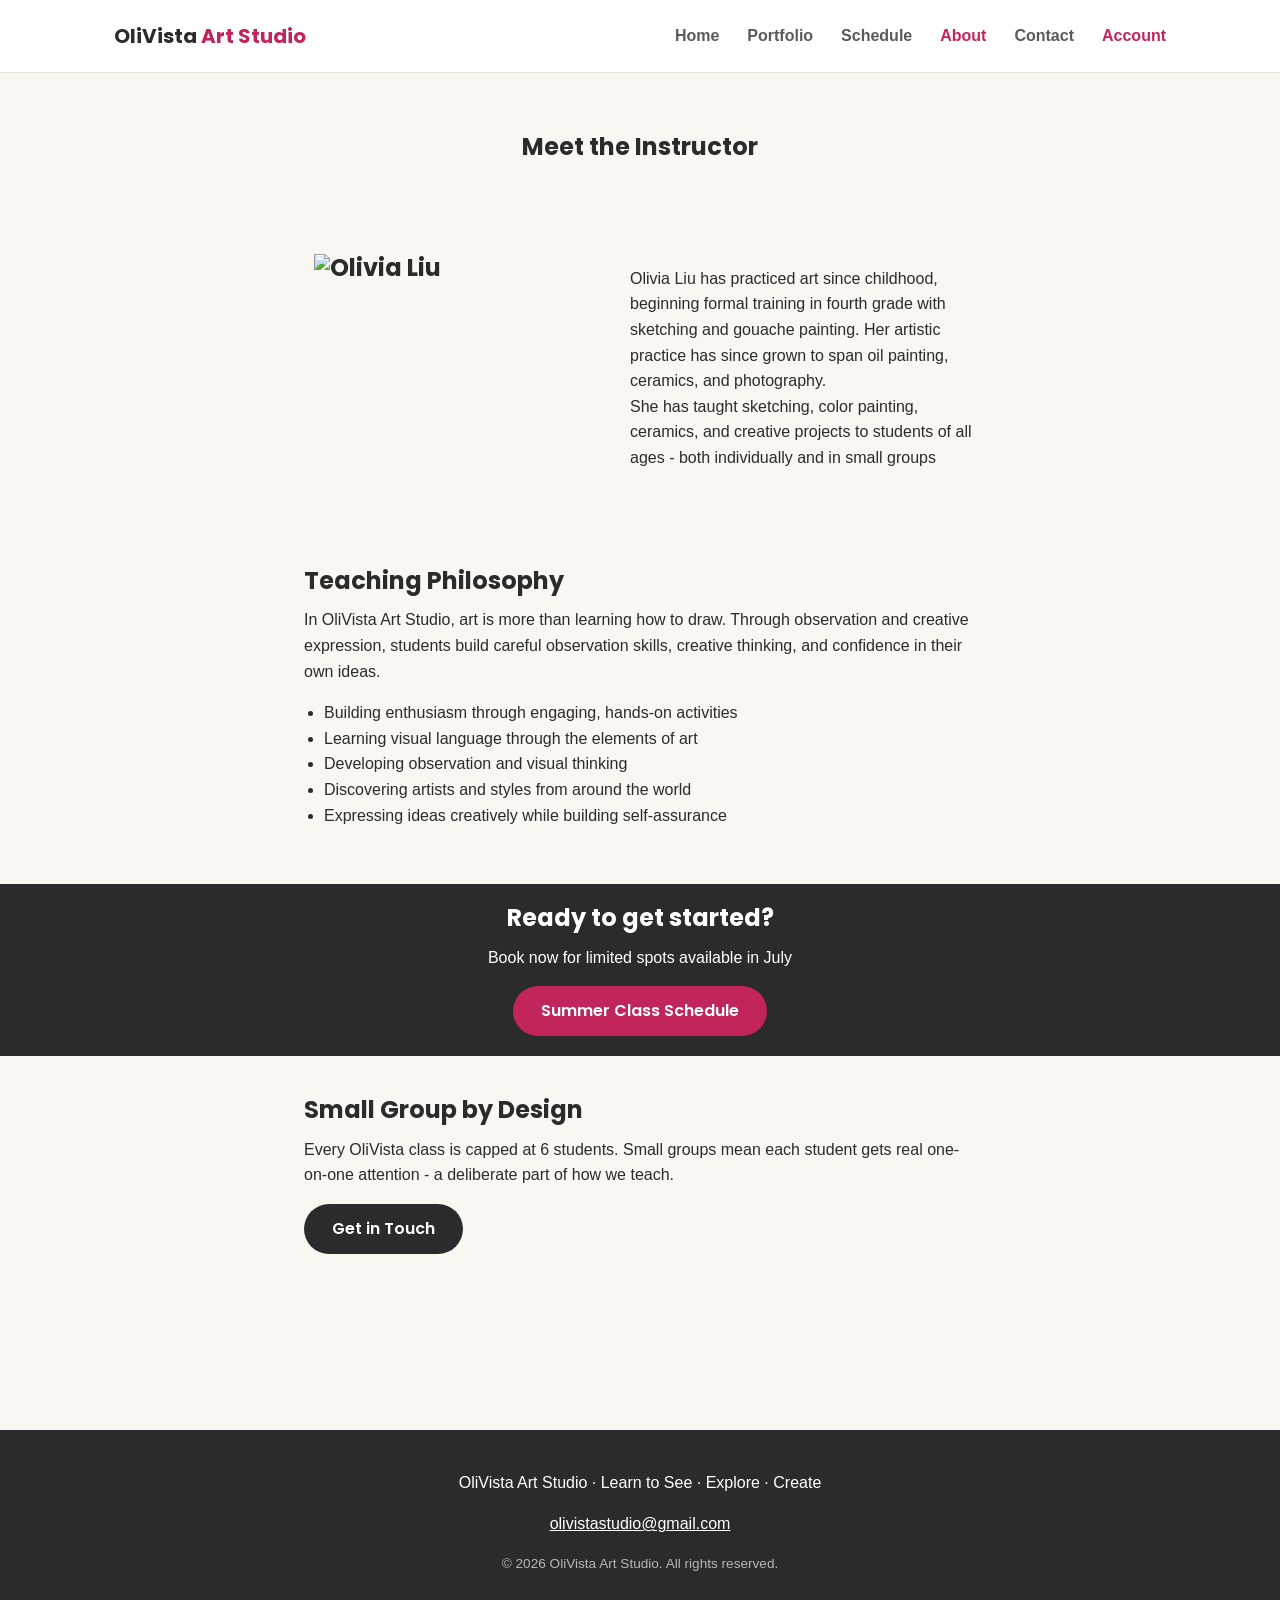
==== about.html @ 300c3336 "support camp type program" ====
<!DOCTYPE html>
<html lang="en">

<head>
  <meta http-equiv="content-type" content="text/html; charset=UTF-8">
  <meta charset="UTF-8">
  <meta name="viewport" content="width=device-width,
      initial-scale=1.0">
  <title>About | OliVista Art Studio</title>
  <meta name="description" content="Meet the instructor behind
      OliVista Art Studio and learn the teaching philosophy that shapes
      every class.">
  <link rel="preconnect" href="https://fonts.googleapis.com">
  <link rel="preconnect" href="https://fonts.gstatic.com" crossorigin="">
  <link href="https://fonts.googleapis.com/css2?family=Poppins:wght@400;600;700&amp;display=swap" rel="stylesheet">
  <link rel="stylesheet" href="css/style.css">
</head>

<body>
  <a class="skip-link" href="#main-content">Skip to main content</a>
  <header class="site-header">
    <div class="container header-inner"> <a href="index.html" class="logo">OliVista <span>Art Studio</span></a>
      <nav class="site-nav" id="site-nav"> <a href="index.html">Home</a>
        <a href="portfolio.html">Portfolio</a> <a href="schedule.html">Schedule</a>
        <a href="about.html" class="is-active">About</a> <a href="contact.html">Contact</a>
        <a href="account.html" class="nav-account">Account</a>
      </nav>
      <button class="nav-toggle" id="nav-toggle" aria-label="Toggle
          menu" aria-expanded="false"> <span></span><span></span><span></span>
      </button>
    </div>
  </header>
  <main id="main-content">
    <section class="container about-intro">
      <h1>Meet the Instructor</h1>
    </section>
    <section class="container about-bio">
      <h2><img src="assets/Olivia_teaching.png" alt="Olivia Liu" width="306" hspace="10" height="240" align="left"></h2>
      <p>Olivia Liu has practiced art since childhood, beginning formal
        training in fourth grade with sketching and gouache painting. Her artistic practice has since grown to
        span oil painting, ceramics, and photography.<br>
        She has taught sketching, color painting, ceramics, and
        creative projects to students of all ages - both individually
        and in small groups</p>
    </section>
    <section class="container about-philosophy">
      <h2>Teaching Philosophy</h2>
      <p>In OliVista Art Studio, art is more than learning how to draw. Through
        observation and creative expression, students build careful
        observation skills, creative thinking, and confidence in their
        own ideas.</p>
      <ul>
        <li>Building enthusiasm through engaging, hands-on activities</li>
        <li>Learning visual language through the elements of art</li>
        <li>Developing observation and visual thinking</li>
        <li>Discovering artists and styles from around the world</li>
        <li>Expressing ideas creatively while building self-assurance</li>
      </ul>
    </section>
    <section class="cta-banner">
      <div class="container">
        <h2>Ready to get started?</h2>
        <p>Book now for limited spots available in July</p>
        <a class="btn" href="schedule.html">Summer Class Schedule</a>
      </div>
    </section>

    <section class="container about-class-size">
      <h2>Small Group by Design</h2>
      <p>Every OliVista class is capped at 6 students. Small groups
        mean each student gets real one-on-one attention - a
        deliberate part of how we teach.</p>
      <p><a class="btn" href="contact.html">Get in Touch</a></p>

    </section>

  </main>
  <footer class="site-footer">
    <div class="container footer-inner">
      <p>OliVista Art Studio · Learn to See · Explore · Create</p>
      <p><a href="mailto:olivistastudio@gmail.com">olivistastudio@gmail.com</a></p>

      <p class="footer-copyright">© 2026 OliVista Art Studio. All
        rights reserved.</p>
    </div>
  </footer>
  <script src="js/nav.js"></script>
</body>

</html>
---- css/style.css ----
:root {
  --color-bg: #faf7f2;
  --color-surface: #ffffff;
  --color-text: #2b2b2b;
  --color-text-muted: #5a5a5a;
  --color-visual-discovery: #c2255c;
  --color-creative-foundations: #7e8b3d;
  --color-portfolio-studio: #c08a28;
  --color-young-photographer: #9b7bc4;
  --color-border: #e6e1d8;
  --font-heading: 'Poppins', sans-serif;
  --font-body: -apple-system, BlinkMacSystemFont, 'Segoe UI', Roboto, Helvetica, Arial, sans-serif;
  --container-width: 1100px;
  --radius: 12px;
}

* {
  box-sizing: border-box;
}

html {
  scroll-behavior: smooth;
}

body {
  margin: 0;
  font-family: var(--font-body);
  color: var(--color-text);
  background: var(--color-bg);
  line-height: 1.6;
}

h1,
h2,
h3 {
  font-family: var(--font-heading);
  font-weight: 700;
  line-height: 1.2;
  margin: 0 0 0.5em;
}

p {
  margin: 0 0 1em;
}

a {
  color: inherit;
}

img,
svg {
  max-width: 100%;
  display: block;
}

html {
  -webkit-tap-highlight-color: rgba(159, 117, 44, 0.2);
}

a,
button,
input,
select,
textarea {
  touch-action: manipulation;
}

:focus-visible {
  outline: 3px solid var(--color-visual-discovery);
  outline-offset: 3px;
}

.skip-link {
  background: var(--color-text);
  color: #fff;
  left: 1rem;
  padding: 0.75rem 1rem;
  position: fixed;
  top: 1rem;
  transform: translateY(-200%);
  z-index: 1000;
}

.skip-link:focus-visible {
  transform: translateY(0);
}

.container {
  max-width: var(--container-width);
  margin: 0 auto;
  padding: 0 24px;
}

.btn {
  display: inline-block;
  padding: 12px 28px;
  border-radius: 999px;
  font-family: var(--font-heading);
  font-weight: 600;
  text-decoration: none;
  color: #fff;
  background: var(--color-text);
  border: none;
  cursor: pointer;
  transition: transform 0.15s ease, opacity 0.15s ease;
}

.btn:hover {
  transform: translateY(-2px);
  opacity: 0.92;
}

/* Admin CMS */
.admin-body {
  background: #f4f0e9;
}

.admin-layout {
  min-height: 100vh;
  display: flex;
}

.admin-sidebar {
  width: 250px;
  flex: 0 0 250px;
  background: #2b2b2b;
  color: #fff;
  padding: 28px 18px;
  display: flex;
  flex-direction: column;
}

.admin-brand {
  color: #fff;
  font: 700 1.15rem var(--font-heading);
  text-decoration: none;
  padding: 0 12px 28px;
}

.admin-brand span {
  color: #e2ad48;
}

.admin-nav {
  display: grid;
  gap: 4px;
}

.admin-nav a,
.admin-sidebar-footer a {
  color: #d8d2c8;
  text-decoration: none;
  border-radius: 8px;
  padding: 11px 12px;
  font-weight: 600;
}

.admin-nav a:hover,
.admin-nav a.active {
  color: #fff;
  background: #4a4742;
}

.admin-sidebar-footer {
  margin-top: auto;
  display: grid;
  gap: 12px;
}

.admin-sidebar-footer .btn {
  color: #2b2b2b;
  background: #fff;
}

.admin-content {
  flex: 1;
  min-width: 0;
  padding: 52px clamp(24px, 5vw, 72px);
}

.admin-content h1 {
  font-size: clamp(2rem, 3vw, 3rem);
}

.admin-notice {
  background: #dcefdc;
  border: 1px solid #a9cfaa;
  border-radius: 8px;
  color: #285b2d;
  font-weight: 600;
  margin: 0 0 22px;
  padding: 11px 14px;
}

.stat-grid,
.quick-link-grid {
  display: grid;
  grid-template-columns: repeat(3, minmax(0, 1fr));
  gap: 18px;
  margin: 28px 0 52px;
}

.stat-card,
.quick-link {
  background: #fff;
  border: 1px solid var(--color-border);
  border-radius: var(--radius);
  padding: 24px;
  text-decoration: none;
  box-shadow: 0 8px 24px rgba(43, 43, 43, .04);
}

.stat-card:hover,
.quick-link:hover {
  transform: translateY(-2px);
}

.stat-number {
  display: block;
  color: var(--color-visual-discovery);
  font: 700 2.2rem var(--font-heading);
}

.stat-label {
  color: var(--color-text-muted);
  font-weight: 600;
}

.quick-link-grid {
  margin-top: 16px;
}

.quick-link h3 {
  font-size: 1rem;
}

.quick-link p {
  color: var(--color-text-muted);
  margin: 0;
}

.admin-crud-header {
  display: flex;
  align-items: center;
  justify-content: space-between;
  gap: 18px;
  margin-bottom: 22px;
}

.admin-table-wrapper {
  overflow-x: auto;
  background: #fff;
  border: 1px solid var(--color-border);
  border-radius: var(--radius);
}

.admin-table {
  width: 100%;
  border-collapse: collapse;
  min-width: 720px;
}

.admin-table th,
.admin-table td {
  padding: 14px 16px;
  text-align: left;
  border-bottom: 1px solid var(--color-border);
  white-space: nowrap;
}

.admin-table th {
  background: #f8f5ef;
  font: 600 .8rem var(--font-heading);
  text-transform: uppercase;
  letter-spacing: .04em;
}

.admin-table tr:last-child td {
  border-bottom: 0;
}

.admin-table .btn {
  margin-right: 6px;
  padding: 7px 13px;
  font-size: .8rem;
}

.btn-sm {
  padding: 9px 16px;
  font-size: .85rem;
}

.btn-secondary {
  color: var(--color-text);
  background: #e8e2d8;
}

.btn-danger {
  background: #a63d47;
}

.admin-form {
  background: #fff;
  border: 1px solid var(--color-border);
  border-radius: var(--radius);
  padding: 26px;
  margin-bottom: 24px;
  max-width: 900px;
}

.admin-form label {
  display: block;
  margin: 0 0 16px;
  font-weight: 600;
}

.admin-form input,
.admin-form textarea,
.admin-form select {
  display: block;
  width: 100%;
  margin-top: 6px;
  border: 1px solid #d8d0c4;
  border-radius: 7px;
  padding: 10px 12px;
  font: inherit;
  background: #fff;
}

.admin-form .checkbox-label {
  display: flex;
  align-items: center;
  gap: 8px;
}

.admin-form .checkbox-label input {
  width: auto;
  margin: 0;
}

.admin-form textarea {
  min-height: 88px;
  resize: vertical;
}

.admin-form .form-row {
  display: grid;
  grid-template-columns: repeat(2, minmax(0, 1fr));
  gap: 16px;
}

.day-picker {
  margin: 0 0 16px;
  padding: 14px;
  border: 1px solid var(--color-border);
  border-radius: 7px;
}

.day-picker legend {
  padding: 0 5px;
  font-weight: 600;
}

.day-picker .hint {
  color: var(--color-text-muted);
  font-size: .85rem;
}

.day-picker>div {
  display: flex;
  flex-wrap: wrap;
  gap: 8px 16px;
}

.day-picker label {
  display: inline-flex;
  align-items: center;
  gap: 6px;
  margin: 0;
  font-weight: 500;
}

.day-picker input {
  width: auto;
  margin: 0;
}

.form-actions {
  display: flex;
  gap: 10px;
  margin-top: 20px;
}

.status-badge {
  display: inline-block;
  padding: 3px 9px;
  border-radius: 999px;
  font-size: .8rem;
  font-weight: 600;
  background: #e8e2d8;
}

.status-confirmed {
  color: #35643b;
  background: #dcefdc;
}

.status-pending {
  color: #805b1d;
  background: #fff0c8;
}

.status-cancelled {
  color: #88343d;
  background: #f7d9dc;
}

.status-date-passed {
  color: #5c5d61;
  background: #ececef;
}

@media (max-width: 760px) {
  .admin-layout {
    display: block;
  }

  .admin-sidebar {
    width: 100%;
    padding: 18px;
  }

  .admin-brand {
    padding-bottom: 14px;
  }

  .admin-nav {
    display: flex;
    overflow-x: auto;
  }

  .admin-nav a {
    white-space: nowrap;
  }

  .admin-sidebar-footer {
    display: flex;
    margin-top: 14px;
    align-items: center;
  }

  .admin-content {
    padding: 32px 18px;
  }

  .stat-grid,
  .quick-link-grid,
  .admin-form .form-row {
    grid-template-columns: 1fr;
    margin-bottom: 30px;
  }
}

.btn-visual-discovery {
  background: var(--color-visual-discovery);
}

.btn-creative-foundations {
  background: var(--color-creative-foundations);
}

.btn-portfolio-studio {
  background: var(--color-portfolio-studio);
}

.btn-young-photographer {
  background: var(--color-young-photographer);
}

/* Header */
.site-header {
  background: var(--color-surface);
  border-bottom: 1px solid var(--color-border);
  position: sticky;
  top: 0;
  z-index: 10;
}

.header-inner {
  display: flex;
  align-items: center;
  justify-content: space-between;
  height: 72px;
  position: relative;
}

.logo {
  font-family: var(--font-heading);
  font-weight: 700;
  font-size: 1.25rem;
  text-decoration: none;
  color: var(--color-text);
}

.logo span {
  color: var(--color-visual-discovery);
}

.site-nav {
  display: flex;
  gap: 28px;
}

.site-nav a {
  text-decoration: none;
  font-weight: 600;
  color: var(--color-text-muted);
}

.site-nav a.is-active,
.site-nav a:hover {
  color: var(--color-visual-discovery);
}

.nav-toggle {
  display: none;
  flex-direction: column;
  justify-content: center;
  gap: 5px;
  width: 32px;
  height: 32px;
  background: none;
  border: none;
  cursor: pointer;
  padding: 0;
}

.nav-toggle span {
  display: block;
  height: 2px;
  background: var(--color-text);
}

/* Footer */
.site-footer {
  background: var(--color-text);
  color: #fff;
  margin-top: 80px;
}

.footer-inner {
  padding: 40px 24px;
  text-align: center;
}

.footer-inner a {
  color: #fff;
  text-decoration: underline;
}

.footer-note {
  font-weight: 600;
  color: var(--color-portfolio-studio);
}

.footer-copyright {
  font-size: 0.85rem;
  color: #b7b7b7;
  margin: 0;
}

/* Responsive nav */
@media (max-width: 720px) {
  .site-nav {
    position: absolute;
    top: 72px;
    left: 0;
    right: 0;
    background: var(--color-surface);
    flex-direction: column;
    gap: 0;
    max-height: 0;
    overflow: hidden;
    border-bottom: 1px solid var(--color-border);
    transition: max-height 0.2s ease;
  }

  .site-nav.is-open {
    max-height: 500px;
    overflow-y: auto;
  }

  .site-nav a {
    padding: 16px 24px;
    border-top: 1px solid var(--color-border);
  }

  .nav-toggle {
    display: flex;
  }
}

/* Hero */
.hero {
  padding: 0;
}

.hero-banner {
  position: relative;
  max-width: 100%;
  margin: 0;
}

.hero-banner img {
  width: 100%;
  height: auto;
  display: block;
}

.hero-overlay {
  position: absolute;
  top: 50%;
  left: 50%;
  transform: translateY(-50%);
  width: 45%;
  max-width: 45%;
  text-align: left;
  padding: 0 24px;
}

.hero-overlay .badge {
  display: inline-block;
  background: var(--color-portfolio-studio);
  color: #fff;
  font-weight: 600;
  font-size: 0.85rem;
  padding: 6px 16px;
  border-radius: 999px;
  margin-bottom: 20px;
}

.hero-overlay h1 {
  font-size: 2.75rem;
  color: var(--color-visual-discovery);
  margin-bottom: 8px;
}

.hero-overlay .tagline {
  font-family: var(--font-heading);
  font-weight: 600;
  font-size: 1.25rem;
  margin-bottom: 16px;
}

.hero-overlay .hero-sub {
  color: var(--color-text-muted);
  margin-bottom: 24px;
}

.badge {
  display: inline-block;
  background: var(--color-portfolio-studio);
  color: #fff;
  font-weight: 600;
  font-size: 0.85rem;
  padding: 6px 16px;
  border-radius: 999px;
  margin-bottom: 20px;
}

.hero h1 {
  font-size: 2.75rem;
  color: var(--color-visual-discovery);
}

.tagline {
  font-family: var(--font-heading);
  font-weight: 600;
  font-size: 1.25rem;
}

.hero-sub {
  max-width: 560px;
  margin: 0 auto 28px;
  color: var(--color-text-muted);
}

@media (max-width: 720px) {
  .hero-banner {
    min-height: 220px;
    overflow: hidden;
    background: #e5e2dd;
  }

  .hero-banner img {
    width: 100%;
    height: 220px;
    object-fit: cover;
    object-position: right center;
  }

  .hero-overlay {
    top: 50%;
    left: 50%;
    width: 50%;
    max-width: none;
    transform: translateY(-50%);
    text-align: left;
    padding: 12px 16px;
  }

  .hero-overlay h1 {
    font-size: clamp(1.35rem, 7vw, 2rem);
    line-height: 1.05;
    margin-bottom: 6px;
  }

  .hero-overlay .tagline {
    font-size: clamp(0.7rem, 3.2vw, 0.95rem);
    line-height: 1.25;
    margin-bottom: 10px;
  }

  .hero-overlay .btn {
    padding: 8px 14px;
    font-size: 0.75rem;
  }
}

/* Programs teaser */
.programs-teaser {
  padding: 40px 24px 80px;
  text-align: center;
}

.teaser-grid {
  display: grid;
  grid-template-columns: repeat(4, 1fr);
  gap: 24px;
  margin-top: 32px;
}

.teaser-card {
  display: block;
  text-decoration: none;
  color: #fff;
  border-radius: var(--radius);
  padding: 28px 24px;
  text-align: left;
  transition: transform 0.15s ease;
}

.teaser-card:hover {
  transform: translateY(-4px);
}

.teaser-card p {
  color: rgba(255, 255, 255, 0.9);
}

.teaser-age {
  font-weight: 600;
  text-transform: uppercase;
  font-size: 0.8rem;
  letter-spacing: 0.05em;
}

.teaser-visual-discovery {
  background: var(--color-visual-discovery);
}

.teaser-creative-foundations {
  background: var(--color-creative-foundations);
}

.teaser-portfolio-studio {
  background: var(--color-portfolio-studio);
}

.teaser-young-photographer {
  background: var(--color-young-photographer);
}

/* Philosophy teaser */
.philosophy-teaser {
  max-width: 640px;
  text-align: center;
  padding: 40px 24px 80px;
  margin: 0 auto;
}

.philosophy-teaser blockquote {
  font-family: var(--font-heading);
  font-size: 1.5rem;
  font-weight: 600;
  margin: 0 0 16px;
  color: var(--color-creative-foundations);
}

/* CTA banner */
.cta-banner {
  background: var(--color-text);
  color: #fff;
  text-align: center;
  padding: 20px 24px;
}

.cta-banner h2 {
  color: #fff;
}

.cta-banner .btn {
  background: var(--color-visual-discovery);
}

@media (max-width: 720px) {
  .teaser-grid {
    grid-template-columns: repeat(2, 1fr);
  }
}

.programs-intro {
  padding: 60px 24px 20px;
  text-align: center;
}

#programs,
.program-section {
  scroll-margin-top: 88px;
}

.schedule-enroll-banner {
  background: #fff3cd;
  border: 1px solid #e4c766;
  border-radius: 8px;
  color: #6b4f00;
  margin: 18px auto 0;
  max-width: 520px;
  padding: 12px 16px;
}

.calendar-load-error {
  display: grid;
  gap: 1rem;
  justify-items: start;
}

.program-section {
  padding: 60px 0;
  border-bottom: 1px solid var(--color-border);
}

.program-grid {
  display: grid;
  grid-template-columns: 1fr 1fr;
  gap: 48px;
  align-items: center;
}

.program-visual {
  border-radius: var(--radius);
  padding: 40px;
}

.program-photo {
  display: block;
  width: 100%;
  height: auto;
  float: none;
  object-fit: contain;
}

.program-visual-discovery .program-visual {
  background: #fbe3ec;
}

.program-creative-foundations .program-visual {
  background: #eef0e2;
}

.program-portfolio-studio .program-visual {
  background: #f8ecd8;
}

.program-young-photographer .program-visual {
  background: #f0eaf6;
}

.program-content h2 {
  font-size: 2rem;
}

.program-visual-discovery h2 {
  color: var(--color-visual-discovery);
}

.program-creative-foundations h2 {
  color: var(--color-creative-foundations);
}

.program-portfolio-studio h2 {
  color: var(--color-portfolio-studio);
}

.program-young-photographer h2 {
  color: var(--color-young-photographer);
}

.program-tagline {
  font-family: var(--font-heading);
  font-weight: 600;
}

.program-content ul {
  padding-left: 20px;
  margin: 0 0 24px;
}

.program-content li {
  margin-bottom: 6px;
}

/* Age-to-Program Mapping */
.age-mapping {
  padding: 0 24px 40px;
}

.age-mapping-table {
  max-width: 800px;
  margin: 0 auto;
  border: 1px solid var(--color-border);
  border-radius: var(--radius);
  overflow: hidden;
  background: var(--color-surface);
}

.age-mapping-header {
  display: grid;
  grid-template-columns: 100px 1fr 1fr auto;
  align-items: center;
  background: var(--color-text);
  color: #fff;
  font-family: var(--font-heading);
  font-weight: 600;
  font-size: 0.85rem;
  text-transform: uppercase;
  letter-spacing: 0.04em;
}

.age-mapping-label {
  padding: 12px 20px;
}

.age-mapping-row {
  display: grid;
  grid-template-columns: 100px 1fr 1fr auto;
  align-items: center;
  text-decoration: none;
  color: var(--color-text);
  border-bottom: 1px solid var(--color-border);
  transition: background-color 0.15s ease;
}

.age-mapping-row:last-child {
  border-bottom: none;
}

.age-mapping-row:hover {
  background-color: rgba(0, 0, 0, 0.03);
}

.age-mapping-cell {
  padding: 16px 20px;
  font-size: 0.95rem;
}

.age-mapping-age {
  text-align: center;
}

.age-mapping-badge {
  display: inline-block;
  font-family: var(--font-heading);
  font-weight: 700;
  font-size: 1.1rem;
  color: #fff;
  padding: 6px 14px;
  border-radius: 8px;
}

.age-mapping-visual-discovery .age-mapping-badge {
  background: var(--color-visual-discovery);
}

.age-mapping-creative-foundations .age-mapping-badge {
  background: var(--color-creative-foundations);
}

.age-mapping-portfolio-studio .age-mapping-badge {
  background: var(--color-portfolio-studio);
}

.age-mapping-young-photographer .age-mapping-badge {
  background: var(--color-young-photographer);
}

.age-mapping-program {
  font-family: var(--font-heading);
  font-weight: 600;
  font-size: 1rem;
  display: flex;
  align-items: center;
  gap: 8px;
}

.age-mapping-icon {
  font-size: 1.2rem;
}

.age-mapping-focus {
  color: var(--color-text-muted);
  font-size: 0.88rem;
}

.age-mapping-arrow {
  padding: 16px 20px;
  color: var(--color-text-muted);
  font-size: 1.1rem;
  transition: transform 0.15s ease;
}

.age-mapping-row:hover .age-mapping-arrow {
  transform: translateX(3px);
}

/* Accent left border on rows */
.age-mapping-visual-discovery {
  border-left: 4px solid var(--color-visual-discovery);
}

.age-mapping-creative-foundations {
  border-left: 4px solid var(--color-creative-foundations);
}

.age-mapping-portfolio-studio {
  border-left: 4px solid var(--color-portfolio-studio);
}

.age-mapping-young-photographer {
  border-left: 4px solid var(--color-young-photographer);
}

@media (max-width: 720px) {
  .age-mapping {
    padding: 0 16px 32px;
  }

  .age-mapping-table {
    border: 0;
    border-radius: 0;
    background: transparent;
    overflow: visible;
  }

  .age-mapping-header {
    display: grid;
    grid-template-columns: auto minmax(0, 1fr) minmax(0, 1fr);
    margin-bottom: 8px;
    border-radius: 8px;
    font-size: 0.7rem;
  }

  .age-mapping-header .age-mapping-label {
    padding: 8px 10px;
  }

  .age-mapping-row {
    grid-template-columns: minmax(0, 1fr) auto;
    grid-template-rows: auto auto;
    padding: 16px;
    gap: 0;
    margin-bottom: 12px;
    border: 1px solid var(--color-border);
    border-bottom: 1px solid var(--color-border);
    border-left-width: 4px;
    border-radius: var(--radius);
    background: var(--color-surface);
    box-shadow: 0 5px 16px rgba(43, 43, 43, 0.06);
  }

  .age-mapping-cell {
    padding: 4px 0;
  }

  .age-mapping-age {
    grid-column: 1 / -1;
    text-align: left;
    padding-bottom: 8px;
    border-bottom: 1px solid var(--color-border);
    margin-bottom: 8px;
  }

  .age-mapping-program {
    grid-column: 1;
    grid-row: 2;
    align-self: center;
    min-width: 0;
    font-size: 0.95rem;
  }

  .age-mapping-focus {
    grid-column: 1 / -1;
    grid-row: 3;
    font-size: 0.82rem;
    padding-top: 8px;
  }

  .age-mapping-arrow {
    grid-column: 2;
    grid-row: 2;
    align-self: center;
    padding: 0 0 0 8px;
  }
}

@media (max-width: 800px) {
  .program-grid {
    grid-template-columns: 1fr;
  }

  .program-visual {
    padding: 24px;
  }

  .program-section.reverse .program-visual {
    order: -1;
  }
}

.about-intro,
.about-bio,
.about-philosophy,
.about-class-size {
  padding: 40px 24px;
  max-width: 720px;
  margin: 0 auto;
}

.about-intro {
  padding-top: 60px;
  text-align: center;
  max-width: none;
}

.about-intro .tagline {
  color: var(--color-creative-foundations);
}

.about-philosophy ul {
  padding-left: 20px;
}

.about-class-size {
  padding-bottom: 80px;
}

.contact-section {
  padding: 60px 24px 80px;
  text-align: center;
}

.contact-location {
  margin: 40px auto 0;
  max-width: 900px;
}

.contact-location>p {
  margin-bottom: 20px;
}

.contact-location a {
  color: var(--color-visual-discovery);
  font-weight: 600;
}

.contact-map {
  width: 100%;
  min-height: 360px;
  border: 1px solid var(--color-border);
  border-radius: var(--radius);
  display: block;
}

.contact-grid {
  display: grid;
  grid-template-columns: repeat(2, 1fr);
  gap: 40px;
  max-width: 560px;
  margin: 40px auto 0;
}

.qr-code {
  aspect-ratio: 1;
  height: 200px;
  max-width: 200px;
  margin: 12px auto;
  object-fit: cover;
  border: 1px solid var(--color-border);
  border-radius: 8px;
}

@media (max-width: 600px) {
  .contact-map {
    min-height: 280px;
  }

  .contact-grid {
    grid-template-columns: 1fr;
  }
}

/* ===== Schedule (weekly calendar) ===== */
.art-calendar {
  max-width: var(--container-width);
  margin: 0 auto 80px;
  padding: 0 24px;
}

.art-calendar h3 {
  font-size: 2rem;
  margin-bottom: 0.5rem;
  font-weight: 400;
}

.calendar-semester {
  color: var(--color-visual-discovery);
  font-size: 1rem;
  margin-bottom: 1rem;
}

/* Semester selector tabs */
.calendar-semester-tabs {
  display: flex;
  gap: 0.5rem;
  margin-bottom: 1rem;
  flex-wrap: wrap;
}

.semester-tab {
  padding: 0.4rem 1.2rem;
  border: 1px solid var(--color-border);
  background: var(--color-surface);
  border-radius: 20px;
  font-size: 0.85rem;
  cursor: pointer;
  font-family: var(--font-body);
  color: var(--color-text-muted);
  transition: background-color 0.15s, border-color 0.15s, color 0.15s;
}

.semester-tab:hover {
  border-color: var(--color-visual-discovery);
  color: var(--color-visual-discovery);
}

.semester-tab.active {
  background: var(--color-visual-discovery);
  color: #fff;
  border-color: var(--color-visual-discovery);
}

.semester-tab:disabled {
  opacity: 0.6;
  cursor: default;
}

/* Legend */
.calendar-legend {
  display: flex;
  flex-wrap: wrap;
  gap: 1rem 1.5rem;
  margin-bottom: 1.5rem;
}

.legend-item {
  display: inline-flex;
  align-items: center;
  gap: 0.4rem;
  font-size: 0.85rem;
  color: var(--color-text-muted);
}

.legend-dot {
  display: inline-block;
  width: 14px;
  height: 14px;
  border-radius: 50%;
  border: 2px solid;
}

/* Grid wrapper — horizontal scroll on small screens */
.calendar-grid-wrapper {
  overflow-x: auto;
  border: 1px solid var(--color-border);
  border-radius: var(--radius);
  background: var(--color-surface);
}

/* Desktop weekly grid */
.calendar-grid {
  display: grid;
  grid-template-columns: 80px repeat(7, 1fr);
  min-width: 700px;
}

/* All cells share base */
.calendar-cell {
  border-right: 1px solid var(--color-border);
  border-bottom: 1px solid var(--color-border);
  padding: 0.5rem;
  min-height: 70px;
  display: flex;
  align-items: center;
  justify-content: center;
}

.calendar-cell:last-child {
  border-right: none;
}

/* Corner cell (top-left) */
.calendar-corner {
  background: var(--color-bg);
  font-size: 0.75rem;
  text-transform: uppercase;
  letter-spacing: 0.05em;
  color: var(--color-text-muted);
  font-weight: 500;
}

/* Day header cells */
.calendar-day-header {
  background: var(--color-bg);
  font-size: 0.8rem;
  text-transform: uppercase;
  letter-spacing: 0.05em;
  font-weight: 500;
  color: var(--color-text);
  min-height: 45px;
}

/* Time label column */
.calendar-time-label {
  background: #faf8f3;
  font-size: 0.8rem;
  color: var(--color-text-muted);
  font-weight: 400;
  flex-direction: column;
  gap: 0.15rem;
}

/* Empty cell */
.calendar-empty {
  background: #fdfcf9;
}

/* Class cell with a class in it */
.calendar-class-cell {
  padding: 0.3rem;
  align-items: stretch;
  flex-direction: column;
  gap: 0.3rem;
}

/* The class card (clickable link) */
.calendar-class {
  display: flex;
  flex-direction: column;
  align-items: center;
  gap: 0.15rem;
  width: 100%;
  height: 100%;
  padding: 0.4rem 0.25rem;
  border-radius: 5px;
  border: 1px solid;
  border-left-width: 3px;
  text-decoration: none;
  text-align: center;
  transition: transform 0.15s, box-shadow 0.15s;
  cursor: pointer;
}

.calendar-class:hover {
  transform: translateY(-2px);
  box-shadow: 0 3px 10px rgba(0, 0, 0, 0.1);
}

.calendar-class-program {
  font-size: 0.78rem;
  font-weight: 600;
  line-height: 1.2;
  overflow: hidden;
  display: -webkit-box;
  -webkit-line-clamp: 2;
  -webkit-box-orient: vertical;
}

.calendar-class-time {
  font-size: 0.7rem;
  opacity: 0.8;
}

.calendar-class-age {
  font-size: 0.68rem;
  opacity: 0.7;
}

.calendar-class-price {
  font-size: 0.72rem;
  font-weight: 600;
  margin-top: 0.1rem;
}

/* ===== Mobile: list view grouped by day ===== */
.calendar-mobile {
  display: none;
}

.calendar-day-group {
  margin-bottom: 1.5rem;
}

.calendar-day-title {
  font-size: 1rem;
  font-weight: 500;
  font-family: var(--font-body);
  color: var(--color-visual-discovery);
  margin-bottom: 0.5rem;
  padding-bottom: 0.3rem;
  border-bottom: 1px solid var(--color-border);
}

.calendar-day-classes {
  display: flex;
  flex-direction: column;
  gap: 0.5rem;
}

.calendar-class-mobile {
  display: block;
  text-decoration: none;
  padding: 0.6rem 0.8rem;
  border-radius: 5px;
  border: 1px solid var(--color-border);
  border-left: 3px solid;
  transition: transform 0.15s, box-shadow 0.15s;
}

.calendar-class-mobile:hover {
  transform: translateX(3px);
  box-shadow: 0 2px 8px rgba(0, 0, 0, 0.08);
}

.calendar-class-mobile-header {
  display: flex;
  justify-content: space-between;
  align-items: center;
  margin-bottom: 0.25rem;
}

.calendar-class-mobile-header .calendar-class-program {
  font-weight: 600;
  font-size: 0.9rem;
}

.calendar-class-mobile-header .calendar-class-price {
  font-weight: 600;
  font-size: 0.85rem;
}

.calendar-class-mobile-details {
  display: flex;
  gap: 1rem;
  font-size: 0.8rem;
  color: var(--color-text-muted);
}

/* Responsive: switch to mobile list view */
@media (max-width: 768px) {
  .calendar-grid-wrapper {
    display: none;
  }

  .calendar-mobile {
    display: block;
  }
}

/* Camps: separate table below the weekly grid/mobile list */
.calendar-camps {
  margin-top: 2rem;
}

.calendar-camps-title {
  font-size: 1.3rem;
  font-weight: 500;
  margin-bottom: 0.75rem;
}

.camps-table-wrapper {
  overflow-x: auto;
  background: var(--color-surface);
  border: 1px solid var(--color-border);
  border-radius: var(--radius);
}

.camps-table {
  width: 100%;
  border-collapse: collapse;
  min-width: 600px;
}

.camps-table th,
.camps-table td {
  padding: 0.75rem 1rem;
  text-align: left;
  border-bottom: 1px solid var(--color-border);
  font-size: 0.85rem;
}

.camps-table th {
  background: var(--color-bg);
  font-size: 0.75rem;
  text-transform: uppercase;
  letter-spacing: 0.05em;
  color: var(--color-text-muted);
  font-weight: 500;
}

.camps-table tr:last-child td {
  border-bottom: none;
}

/* Empty state */
.empty-state {
  text-align: center;
  padding: 2rem;
  background: var(--color-bg);
  border: 1px solid var(--color-border);
  border-radius: var(--radius);
}

.empty-state p {
  margin-bottom: 1rem;
  color: var(--color-text-muted);
}

.muted {
  color: var(--color-text-muted);
}

/* ===== Auth pages (login / signup) ===== */
.auth-page {
  max-width: 460px;
  margin: 4rem auto;
  padding: 0 24px;
}

.auth-card {
  background: var(--color-surface);
  border: 1px solid var(--color-border);
  padding: 2.5rem 2rem;
  border-radius: var(--radius);
}

.auth-card h2 {
  font-family: var(--font-heading);
  font-size: 1.8rem;
  font-weight: 500;
  margin-bottom: 0.5rem;
}

.auth-subtitle {
  color: var(--color-text-muted);
  font-size: 0.9rem;
  margin-bottom: 2rem;
}

.auth-form {
  display: flex;
  flex-direction: column;
  gap: 1.25rem;
}

.auth-form label {
  display: flex;
  flex-direction: column;
  font-size: 0.8rem;
  letter-spacing: 0.05em;
  gap: 0.35rem;
  color: var(--color-text);
}

/* The hidden attribute must win over the display rules above. */
.auth-form label[hidden],
.auth-form p[hidden],
[hidden] {
  display: none !important;
}

.auth-form input {
  width: 100%;
  padding: 0.7rem 0.8rem;
  border: 1px solid var(--color-text);
  background: transparent;
  font-family: var(--font-body);
  font-size: 0.95rem;
  border-radius: 6px;
}

.auth-btn {
  margin-top: 0.5rem;
  width: 100%;
  cursor: pointer;
}

.auth-error {
  background: #fdf0ee;
  border: 1px solid #c0392b;
  color: #c0392b;
  padding: 0.75rem 1rem;
  font-size: 0.85rem;
  margin-bottom: 1rem;
  border-radius: 6px;
}

.auth-info {
  background: #eef6ee;
  border: 1px solid #5a8a4a;
  color: #3d6b2e;
  padding: 0.75rem 1rem;
  font-size: 0.85rem;
  margin-bottom: 1rem;
  border-radius: 6px;
}

.code-input {
  letter-spacing: 0.4em;
  font-size: 1.2rem;
  text-align: center;
}

.success-actions {
  display: flex;
  flex-direction: column;
  gap: 0.75rem;
  margin-top: 1.5rem;
}

.enroll-guest-note {
  margin-bottom: 1rem;
  font-size: 0.9rem;
}

.enroll-guest-note a {
  color: var(--color-visual-discovery);
}

.auth-switch {
  text-align: center;
  margin-top: 1.5rem;
  font-size: 0.85rem;
  color: var(--color-text-muted);
}

.auth-switch a {
  color: var(--color-visual-discovery);
}

.nav-account {
  color: var(--color-visual-discovery) !important;
}

/* ===== Account page ===== */
.account-page {
  max-width: 800px;
  margin: 3rem auto;
  padding: 0 24px;
}

.account-header {
  margin-bottom: 2rem;
}

.account-header h2 {
  font-family: var(--font-heading);
  font-weight: 500;
  font-size: 2rem;
}

.account-email {
  color: var(--color-text-muted);
  margin-bottom: 1rem;
}

.enrollment-list {
  display: flex;
  flex-direction: column;
  gap: 1rem;
}

.enrollment-card {
  background: var(--color-surface);
  border: 1px solid var(--color-border);
  padding: 1.25rem 1.5rem;
  display: flex;
  justify-content: space-between;
  align-items: center;
  flex-wrap: wrap;
  gap: 1rem;
  border-radius: var(--radius);
}

.enrollment-info h4 {
  font-family: var(--font-heading);
  font-weight: 500;
  font-size: 1.2rem;
  margin: 0;
}

.enrollment-status {
  text-align: right;
}

/* Status badges */
.status-badge {
  display: inline-block;
  padding: 0.25rem 0.8rem;
  font-size: 0.75rem;
  letter-spacing: 0.05em;
  text-transform: uppercase;
  font-family: var(--font-body);
  border-radius: 4px;
  margin-left: 0.25rem;
}

.status-pending {
  background: #fef3cd;
  color: #856404;
}

.status-confirmed {
  background: #d4edda;
  color: #155724;
}

.status-cancelled {
  background: #f8d7da;
  color: #721c24;
}

.status-registered {
  background: #2d7a2d;
  color: #fff;
}

.payment-success-banner {
  background: #d4edda;
  border: 1px solid #155724;
  padding: 1rem 1.5rem;
  margin-bottom: 2rem;
  border-radius: 6px;
}

.payment-success-banner p {
  color: #155724;
}

.payment-cancel-banner {
  background: #fff3cd;
  border: 1px solid #856404;
  padding: 1rem 1.5rem;
  margin-bottom: 2rem;
  border-radius: 6px;
}

.payment-cancel-banner p {
  color: #856404;
}

/* Enrollment card expanded */
.enrollment-card-expanded {
  padding: 1.5rem;
  flex-direction: column;
  align-items: stretch;
}

.enrollment-card-header {
  display: flex;
  justify-content: space-between;
  align-items: flex-start;
  margin-bottom: 1rem;
  gap: 1rem;
}

.enrollment-student-assignment {
  display: flex;
  align-items: end;
  flex-wrap: wrap;
  gap: 0.75rem;
  padding: 0.85rem 0;
  border-top: 1px solid var(--color-border);
}

.enrollment-student-assignment label {
  display: flex;
  flex: 1 1 12rem;
  flex-direction: column;
  gap: 0.3rem;
  font-size: 0.9rem;
  font-weight: 600;
}

.enrollment-student-assignment select {
  min-height: 2.4rem;
  padding: 0.4rem 0.6rem;
  border: 1px solid var(--color-border);
  border-radius: var(--radius);
  background: var(--color-surface);
  color: var(--color-text);
  font: inherit;
}

.enrollment-student-assignment p {
  flex-basis: 100%;
  margin: 0;
}

/* Credit balance display */
.credit-balance {
  display: flex;
  justify-content: space-between;
  align-items: center;
  padding: 0.75rem 1rem;
  border-radius: 6px;
  margin-bottom: 1rem;
}

.credit-positive {
  background: #e8f5e9;
  color: #2d7a2d;
}

.credit-negative {
  background: #fbe9e9;
  color: #c0392b;
}

.credit-label {
  font-size: 0.85rem;
  text-transform: uppercase;
  letter-spacing: 0.05em;
}

.credit-value {
  font-size: 1.5rem;
  font-weight: 700;
}

/* Upcoming classes list */
.upcoming-classes {
  margin-bottom: 1rem;
}

.upcoming-classes h5 {
  font-size: 0.85rem;
  text-transform: uppercase;
  letter-spacing: 0.05em;
  color: var(--color-text-muted);
  margin-bottom: 0.5rem;
}

.upcoming-class-row {
  display: flex;
  justify-content: space-between;
  align-items: center;
  padding: 0.5rem 0.75rem;
  border: 1px solid var(--color-border);
  border-radius: 4px;
  margin-bottom: 0.4rem;
  background: var(--color-surface);
  gap: 0.5rem;
  flex-wrap: wrap;
}

.upcoming-class-info {
  display: flex;
  gap: 0.75rem;
  align-items: center;
  font-size: 0.9rem;
  flex-wrap: wrap;
}

.upcoming-class-date {
  font-weight: 500;
}

.upcoming-class-actions {
  display: flex;
  gap: 0.4rem;
}

/* Booking type badges */
.booking-type-badge {
  display: inline-block;
  padding: 0.15rem 0.5rem;
  border-radius: 10px;
  font-size: 0.7rem;
  text-transform: uppercase;
  letter-spacing: 0.03em;
}

.booking-type-home {
  background: #e3f2fd;
  color: #1565c0;
}

.booking-type-makeup {
  background: #fff3e0;
  color: #e65100;
}

/* Make-up booking section */
.makeup-section {
  border-top: 1px solid var(--color-border);
  padding-top: 1rem;
}

.makeup-list {
  margin-top: 0.75rem;
}

.makeup-session-row {
  display: flex;
  justify-content: space-between;
  align-items: center;
  padding: 0.5rem 0.75rem;
  border: 1px solid var(--color-border);
  border-radius: 4px;
  margin-bottom: 0.4rem;
  background: var(--color-surface);
  gap: 0.5rem;
}

.makeup-session-info {
  display: flex;
  gap: 0.75rem;
  align-items: center;
  font-size: 0.85rem;
  flex-wrap: wrap;
}

.makeup-session-date {
  font-weight: 500;
}

/* Small button variant */
.btn-sm {
  padding: 6px 16px;
  font-size: 0.85rem;
}

.btn-secondary {
  background: var(--color-text-muted);
}

.btn-danger {
  background: #c0392b;
}

/* ===== Enrollment page ===== */
.enroll-page {
  max-width: 600px;
  margin: 3rem auto;
  padding: 0 24px;
}

.enroll-card {
  background: var(--color-surface);
  border: 1px solid var(--color-border);
  padding: 2rem;
  border-radius: var(--radius);
}

.enroll-card h2 {
  font-family: var(--font-heading);
  font-weight: 500;
  font-size: 1.8rem;
  margin-bottom: 1.5rem;
}

.enroll-program-info {
  margin-bottom: 1.5rem;
}

.enroll-program-info h3 {
  font-family: var(--font-heading);
  font-weight: 500;
  font-size: 1.3rem;
  margin: 0;
}

.enroll-schedule-details {
  background: var(--color-bg);
  padding: 1.5rem;
  margin-bottom: 2rem;
  border-radius: 6px;
}

.detail-row {
  display: flex;
  justify-content: space-between;
  padding: 0.5rem 0;
  border-bottom: 1px solid var(--color-border);
}

.detail-row:last-of-type {
  border-bottom: none;
}

.detail-label {
  color: var(--color-text-muted);
  font-size: 0.85rem;
  letter-spacing: 0.05em;
  text-transform: uppercase;
}

.price-highlight {
  color: var(--color-visual-discovery);
  font-size: 1.15rem;
  font-weight: 500;
}

.schedule-note {
  margin-top: 1rem;
  font-style: italic;
}

.enroll-auth-prompt {
  text-align: center;
  padding: 2rem 0;
}

.enroll-auth-prompt h4 {
  font-family: var(--font-heading);
  font-size: 1.3rem;
  font-weight: 500;
}

.enroll-auth-buttons {
  display: flex;
  gap: 1rem;
  justify-content: center;
  margin-top: 1.5rem;
}

.enroll-form {
  display: flex;
  flex-direction: column;
  gap: 1.25rem;
}

.enroll-form label {
  display: flex;
  flex-direction: column;
  font-size: 0.8rem;
  letter-spacing: 0.05em;
  gap: 0.35rem;
  color: var(--color-text);
}

.enroll-form input {
  width: 100%;
  padding: 0.7rem 0.8rem;
  border: 1px solid var(--color-text);
  background: transparent;
  font-family: var(--font-body);
  font-size: 0.95rem;
  border-radius: 6px;
}

.enroll-disclaimer {
  text-align: center;
  margin-top: 0.5rem;
}

.back-link {
  text-align: center;
  margin-top: 2rem;
}

/* ===== Pricing Breakdown (enroll page) ===== */
.pricing-breakdown {
  background: #faf8f3;
  border: 1px solid var(--color-border);
  border-radius: 6px;
  padding: 1.25rem;
  margin: 1.5rem 0;
}

.pricing-breakdown h4 {
  font-size: 1rem;
  font-weight: 500;
  margin-bottom: 0.75rem;
  font-family: var(--font-body);
  color: var(--color-text);
}

.pricing-row {
  display: flex;
  justify-content: space-between;
  align-items: center;
  padding: 0.4rem 0;
  font-size: 0.9rem;
}

.pricing-row label {
  font-size: 0.9rem;
  color: var(--color-text);
}

.pricing-subtotal {
  font-weight: 500;
  border-top: 1px solid var(--color-border);
  margin-top: 0.5rem;
  padding-top: 0.75rem;
}

.pricing-discount {
  color: #2d7a2d;
  font-weight: 500;
}

.pricing-total {
  border-top: 2px solid var(--color-text);
  margin-top: 0.5rem;
  padding-top: 0.75rem;
  font-size: 1.1rem;
  font-weight: 600;
}

.pricing-total .price-highlight {
  font-size: 1.3rem;
}

.early-bird-expired {
  font-size: 0.8rem;
  padding: 0.25rem 0;
}

.num-classes-control {
  display: inline-flex;
  align-items: center;
  gap: 0.5rem;
}

.num-classes-control button {
  width: 32px;
  height: 32px;
  border: 1px solid var(--color-border);
  background: var(--color-surface);
  border-radius: 4px;
  font-size: 1.2rem;
  cursor: pointer;
  color: var(--color-text);
  display: flex;
  align-items: center;
  justify-content: center;
  transition: background 0.15s;
}

.num-classes-control button:hover:not(:disabled) {
  background: var(--color-bg);
}

.num-classes-control button:disabled {
  opacity: 0.4;
  cursor: not-allowed;
}

.num-classes-value {
  font-size: 1.1rem;
  font-weight: 600;
  min-width: 24px;
  text-align: center;
}

.num-classes-max {
  font-size: 0.8rem;
}

.session-badge {
  display: inline-block;
  background: var(--color-visual-discovery);
  color: #fff;
  padding: 0.15rem 0.6rem;
  border-radius: 12px;
  font-size: 0.75rem;
  text-transform: uppercase;
  letter-spacing: 0.05em;
  margin-top: 0.25rem;
}

.spots-available {
  color: #2d7a2d;
  font-weight: 500;
}

.spots-full {
  color: #c0392b;
  font-weight: 500;
}

.enroll-full-prompt {
  text-align: center;
  padding: 1.5rem;
  background: #faf8f3;
  border: 1px solid var(--color-border);
  border-radius: 6px;
}

.enroll-full-prompt h4 {
  margin-bottom: 0.5rem;
  color: #c0392b;
}

.enroll-full-prompt p {
  margin-bottom: 1rem;
  color: var(--color-text-muted);
}

/* ===== Registration Page ===== */
.registration-page {
  max-width: 700px;
  margin: 0 auto;
  padding: 2rem 24px;
}

.registration-card {
  background: var(--color-surface);
  border: 1px solid var(--color-border);
  padding: 2.5rem 2rem;
  border-radius: var(--radius);
}

.registration-card h2 {
  font-family: var(--font-heading);
  font-size: 1.8rem;
  font-weight: 500;
  margin-bottom: 1rem;
}

.registration-summary {
  background: #faf8f3;
  border: 1px solid var(--color-border);
  border-radius: 6px;
  padding: 1rem 1.25rem;
  margin-bottom: 1.5rem;
}

.registration-summary h4 {
  font-size: 0.9rem;
  text-transform: uppercase;
  letter-spacing: 0.05em;
  color: var(--color-text-muted);
  margin-bottom: 0.5rem;
}

.registration-summary p {
  margin: 0.15rem 0;
}

.registration-summary-pricing {
  display: flex;
  gap: 1.5rem;
  margin-top: 0.5rem;
  font-size: 0.9rem;
}

.registration-form {
  display: flex;
  flex-direction: column;
  gap: 1rem;
}

.registration-form h4 {
  font-size: 1rem;
  font-weight: 500;
  font-family: var(--font-body);
  margin-top: 1rem;
  margin-bottom: 0.25rem;
  color: var(--color-text);
}

.registration-form label {
  display: flex;
  flex-direction: column;
  font-size: 0.8rem;
  letter-spacing: 0.05em;
  gap: 0.35rem;
  color: var(--color-text);
}

.registration-form input,
.registration-form textarea,
.registration-form select {
  padding: 0.6rem 0.8rem;
  border: 1px solid #ddd;
  border-radius: 4px;
  font-size: 0.95rem;
  font-family: var(--font-body);
}

.registration-form input:focus-visible,
.registration-form textarea:focus-visible {
  border-color: var(--color-visual-discovery);
}

@media (prefers-reduced-motion: reduce) {

  *,
  *::before,
  *::after {
    animation-duration: 0.01ms !important;
    animation-iteration-count: 1 !important;
    scroll-behavior: auto !important;
    transition-duration: 0.01ms !important;
  }
}

.readonly-input {
  background: #f5f5f5 !important;
  color: var(--color-text-muted) !important;
}

.form-row {
  display: grid;
  grid-template-columns: 1fr 1fr 1fr;
  gap: 1rem;
}

@media (max-width: 600px) {
  .form-row {
    grid-template-columns: 1fr;
  }
}

/* ===== Agreement Section ===== */
.agreement-section {
  border: 1px solid var(--color-border);
  border-radius: 6px;
  padding: 1.25rem;
  margin-top: 1rem;
  background: #fdfcf9;
}

.agreement-section h4 {
  margin-top: 0;
}

.terms-scrollbox {
  max-height: 250px;
  overflow-y: auto;
  border: 1px solid var(--color-border);
  padding: 1rem;
  background: var(--color-surface);
  margin-bottom: 1rem;
  border-radius: 4px;
}

.terms-text {
  font-size: 0.85rem;
  line-height: 1.6;
  color: var(--color-text);
  white-space: pre-wrap;
  font-family: var(--font-body);
  margin: 0;
}

.agreement-checkbox {
  display: flex;
  flex-direction: row;
  align-items: flex-start;
  gap: 0.5rem;
  font-size: 0.9rem;
  line-height: 1.4;
  margin-bottom: 1rem;
}

.agreement-checkbox input {
  margin-top: 0.2rem;
  width: auto;
}

.signature-row {
  margin-top: 0.5rem;
}

.form-actions {
  display: flex;
  gap: 1rem;
  margin-top: 1rem;
}

/* Student Portfolio page */
.portfolio-program {
  padding: 48px 0;
  border-bottom: 1px solid var(--color-border);
}

.portfolio-program:last-child {
  border-bottom: none;
}

.portfolio-program-heading {
  display: flex;
  align-items: center;
  gap: 14px;
  flex-wrap: wrap;
  margin-bottom: 20px;
}

.portfolio-age-badge {
  display: inline-block;
  font-family: var(--font-heading);
  font-weight: 700;
  font-size: 0.85rem;
  color: #fff;
  padding: 4px 12px;
  border-radius: 999px;
}

.portfolio-visual-discovery h2 {
  color: var(--color-visual-discovery);
}

.portfolio-visual-discovery .portfolio-age-badge {
  background: var(--color-visual-discovery);
}

.portfolio-creative-foundations h2 {
  color: var(--color-creative-foundations);
}

.portfolio-creative-foundations .portfolio-age-badge {
  background: var(--color-creative-foundations);
}

.portfolio-portfolio-studio h2 {
  color: var(--color-portfolio-studio);
}

.portfolio-portfolio-studio .portfolio-age-badge {
  background: var(--color-portfolio-studio);
}

.portfolio-young-photographer h2 {
  color: var(--color-young-photographer);
}

.portfolio-young-photographer .portfolio-age-badge {
  background: var(--color-young-photographer);
}

.portfolio-row {
  display: flex;
  gap: 16px;
  overflow-x: auto;
  scroll-snap-type: x mandatory;
  padding-bottom: 12px;
  margin: 0;
  border: none;
}

.portfolio-thumb {
  flex: 0 0 auto;
  width: 240px;
  height: 240px;
  scroll-snap-align: start;
  border-radius: var(--radius);
  overflow: hidden;
  border: none;
  padding: 0;
  cursor: pointer;
  background: var(--color-surface);
}

.portfolio-thumb img {
  width: 100%;
  height: 100%;
  object-fit: cover;
  display: block;
  transition: transform 0.2s ease;
}

.portfolio-thumb:hover img,
.portfolio-thumb:focus-visible img {
  transform: scale(1.05);
}

.portfolio-lightbox {
  border: none;
  border-radius: var(--radius);
  padding: 0;
  max-width: 90vw;
  max-height: 90vh;
  background: transparent;
}

.portfolio-lightbox::backdrop {
  background: rgba(0, 0, 0, 0.8);
}

.portfolio-lightbox-inner {
  position: relative;
  background: var(--color-surface);
  border-radius: var(--radius);
  padding: 8px;
}

.portfolio-lightbox img {
  display: block;
  max-width: 85vw;
  max-height: 80vh;
  border-radius: calc(var(--radius) - 4px);
}

.portfolio-lightbox-close {
  position: absolute;
  top: -16px;
  right: -16px;
  width: 36px;
  height: 36px;
  border-radius: 50%;
  border: none;
  background: var(--color-text);
  color: #fff;
  font-size: 1.1rem;
  line-height: 1;
  cursor: pointer;
  display: flex;
  align-items: center;
  justify-content: center;
}

/* ===== Account page ===== */
.account-page {
  max-width: 800px;
  margin: 3rem auto;
  padding: 0 24px;
}

.account-header {
  margin-bottom: 2rem;
}

.account-header h2 {
  font-family: var(--font-heading);
  font-weight: 500;
  font-size: 2rem;
}

.account-email {
  color: var(--color-text-muted);
  margin-bottom: 1rem;
}

/* Tab navigation */
.account-tabs {
  display: flex;
  gap: 0.5rem;
  margin-bottom: 2rem;
  border-bottom: 1px solid var(--color-border);
  padding-bottom: 0.5rem;
}

.account-tab {
  padding: 0.5rem 1rem;
  background: none;
  border: none;
  font-size: 0.9rem;
  cursor: pointer;
  color: var(--color-text-muted);
  border-radius: 4px 4px 0 0;
  position: relative;
}

.account-tab.active {
  color: var(--color-text);
  background: var(--color-surface);
  border: 1px solid var(--color-border);
  border-bottom: 1px solid var(--color-surface);
}

.account-tab:hover:not(.active) {
  color: var(--color-text);
}

/* Tab content sections */
.account-section {
  display: none;
}

.account-section.active {
  display: block;
}

/* Profile & Security section */
.profile-form {
  display: flex;
  flex-direction: column;
  gap: 1rem;
}

.profile-form label {
  display: flex;
  flex-direction: column;
  gap: 0.25rem;
}

.profile-form input,
.profile-form textarea {
  padding: 0.5rem;
  border: 1px solid var(--color-border);
  border-radius: var(--radius);
  font-family: var(--font-body);
}

.profile-form textarea {
  resize: vertical;
}

.password-section {
  margin-top: 2rem;
}

.password-section p {
  font-size: 0.9rem;
  color: var(--color-text-muted);
}

.code-input {
  letter-spacing: 0.4em;
  font-size: 1.2rem;
  text-align: center;
  padding: 0.5rem;
  width: 100px;
  margin: 0.5rem 0;
}

.password-code-inputs {
  display: flex;
  gap: 0.5rem;
  margin-top: 0.35rem;
}

.password-code-inputs .code-input {
  width: 2.75rem;
  letter-spacing: 0;
  margin: 0.5rem 0;
}

/* Students section */
.students-section {
  margin-top: 2rem;
}

.student-card {
  background: var(--color-surface);
  border: 1px solid var(--color-border);
  border-radius: var(--radius);
  padding: 1rem;
  margin-bottom: 1rem;
  display: flex;
  justify-content: space-between;
  align-items: center;
}

.student-info h4 {
  margin: 0 0 0.25rem 0;
  font-family: var(--font-heading);
  font-weight: 500;
}

.student-info p {
  margin: 0;
  font-size: 0.85rem;
  color: var(--color-text-muted);
}

.student-card-actions {
  display: flex;
  gap: 0.5rem;
}

.student-form {
  background: var(--color-surface);
  border: 1px solid var(--color-border);
  border-radius: var(--radius);
  padding: 1rem;
  margin-top: 1rem;
}

.student-form label {
  display: flex;
  flex-direction: column;
  gap: 0.25rem;
  margin-bottom: 1rem;
}

.student-form input,
.student-form textarea {
  padding: 0.5rem;
  border: 1px solid var(--color-border);
  border-radius: var(--radius);
  font-family: var(--font-body);
}

.student-form textarea {
  resize: vertical;
  min-height: 80px;
}

/* Artwork section */
.artwork-section {
  margin-top: 2rem;
}

.artwork-gallery {
  margin-bottom: 2rem;
}

.artwork-gallery-header {
  display: flex;
  justify-content: space-between;
  align-items: center;
  margin-bottom: 1rem;
}

.artwork-gallery-header h4 {
  margin: 0;
}

.artwork-grid {
  display: grid;
  grid-template-columns: repeat(auto-fill, minmax(120px, 1fr));
  gap: 1rem;
}

.artwork-thumb {
  position: relative;
  background: var(--color-surface);
  border: 1px solid var(--color-border);
  border-radius: var(--radius);
  overflow: hidden;
  padding: 0;
  cursor: pointer;
}

.artwork-thumb img {
  width: 100%;
  height: 100%;
  object-fit: cover;
  display: block;
}

.artwork-thumb-caption {
  position: absolute;
  bottom: 0;
  left: 0;
  right: 0;
  background: rgba(0, 0, 0, 0.7);
  color: white;
  padding: 0.25rem 0.5rem;
  font-size: 0.75rem;
  white-space: nowrap;
  overflow: hidden;
  text-overflow: ellipsis;
}

.artwork-thumb-delete {
  position: absolute;
  top: 0.25rem;
  right: 0.25rem;
  background: rgba(255, 255, 255, 0.9);
  color: #c0392b;
  border: none;
  border-radius: 50%;
  width: 24px;
  height: 24px;
  font-size: 0.8rem;
  cursor: pointer;
  display: flex;
  align-items: center;
  justify-content: center;
  opacity: 0;
  transition: opacity 0.2s;
}

.artwork-thumb:hover .artwork-thumb-delete {
  opacity: 1;
}

/* ===== Enrollment page ===== */
.enroll-page {
  max-width: 600px;
  margin: 3rem auto;
  padding: 0 24px;
}

@media (max-width: 600px) {
  .portfolio-thumb {
    width: 180px;
    height: 180px;
  }
}
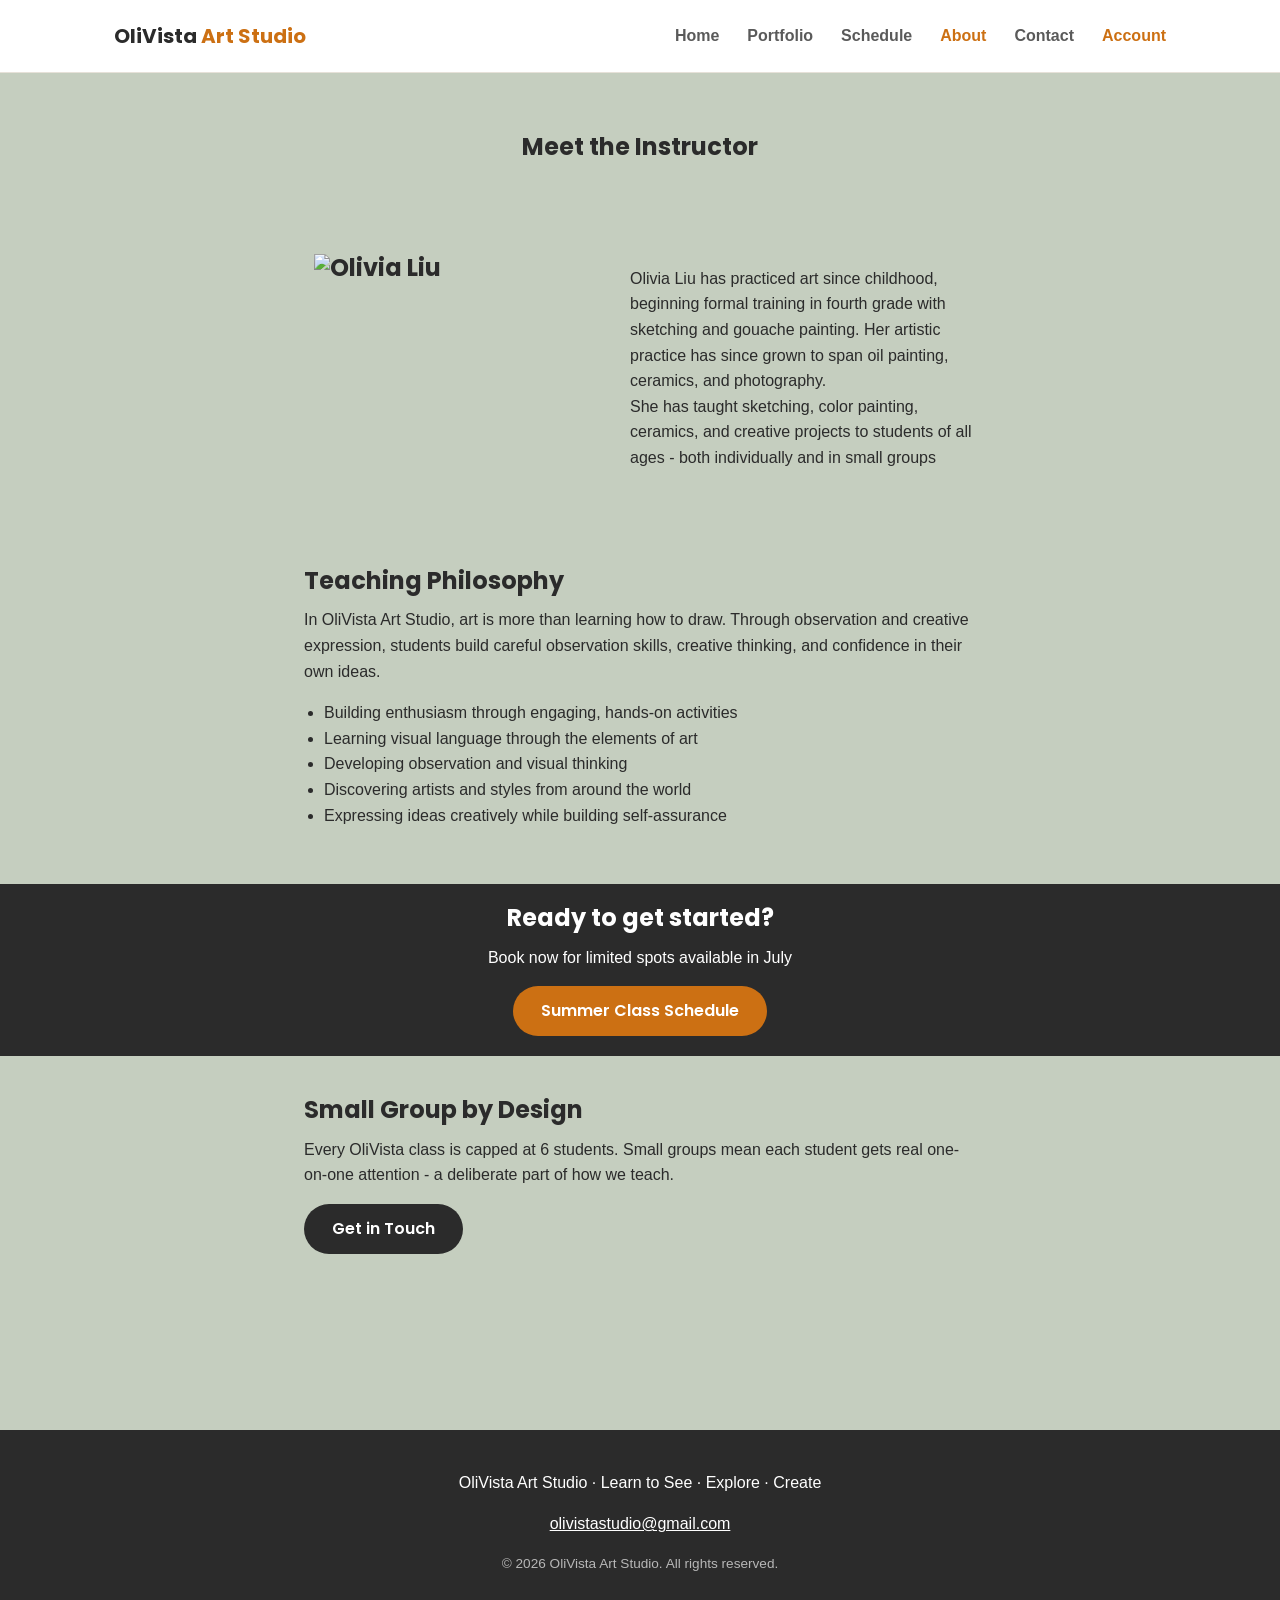
==== commit b3bef93f: "fix: declare shared site favicon" ====
--- a/about.html
+++ b/about.html
@@ -2,6 +2,7 @@
 <html lang="en">
 
 <head>
+  <link rel="icon" type="image/svg+xml" href="assets/favicon.svg">
   <meta http-equiv="content-type" content="text/html; charset=UTF-8">
   <meta charset="UTF-8">
   <meta name="viewport" content="width=device-width,
--- a/css/style.css
+++ b/css/style.css
@@ -1,9 +1,10 @@
 :root {
-  --color-bg: #faf7f2;
+  --color-bg: #c5cebf;
   --color-surface: #ffffff;
   --color-text: #2b2b2b;
   --color-text-muted: #5a5a5a;
-  --color-visual-discovery: #c2255c;
+  --color-visual-discovery: #cc7013;
+  --color-visual-discovery-text: #a95c0f;
   --color-creative-foundations: #7e8b3d;
   --color-portfolio-studio: #c08a28;
   --color-young-photographer: #9b7bc4;
@@ -247,6 +248,13 @@
   margin-bottom: 22px;
 }
 
+.admin-header-actions {
+  display: flex;
+  flex-wrap: wrap;
+  gap: 10px;
+  justify-content: flex-end;
+}
+
 .admin-table-wrapper {
   overflow-x: auto;
   background: #fff;
@@ -451,6 +459,16 @@
 
   .admin-content {
     padding: 32px 18px;
+  }
+
+  .admin-crud-header {
+    align-items: flex-start;
+    flex-wrap: wrap;
+  }
+
+  .admin-header-actions {
+    width: 100%;
+    justify-content: flex-start;
   }
 
   .stat-grid,
@@ -619,7 +637,7 @@
 
 .hero-overlay {
   position: absolute;
-  top: 50%;
+  top: 60%;
   left: 50%;
   transform: translateY(-50%);
   width: 45%;
@@ -642,19 +660,20 @@
 .hero-overlay h1 {
   font-size: 2.75rem;
   color: var(--color-visual-discovery);
-  margin-bottom: 8px;
+  margin-bottom: 2px;
 }
 
 .hero-overlay .tagline {
   font-family: var(--font-heading);
   font-weight: 600;
   font-size: 1.25rem;
-  margin-bottom: 16px;
+  margin-bottom: 6px;
+  padding-left: 0.2em;
 }
 
 .hero-overlay .hero-sub {
   color: var(--color-text-muted);
-  margin-bottom: 24px;
+  margin-bottom: 14px;
 }
 
 .badge {
@@ -783,19 +802,153 @@
 
 /* Philosophy teaser */
 .philosophy-teaser {
-  max-width: 640px;
-  text-align: center;
-  padding: 40px 24px 80px;
+  max-width: 834px;
+  text-align: left;
+  padding: 24px 24px;
   margin: 0 auto;
 }
 
 .philosophy-teaser blockquote {
   font-family: var(--font-heading);
-  font-size: 1.5rem;
+  font-size: 2rem;
   font-weight: 600;
   margin: 0 0 16px;
   color: var(--color-creative-foundations);
-}
+  text-align: center;
+}
+
+.philosophy-teaser .btn {
+  display: block;
+  width: fit-content;
+  margin: 24px auto 0;
+}
+
+/* Art-class carousel */
+.art-class-carousel {
+  max-width: 848px;
+  margin: 0 auto;
+  padding: 0 24px 32px;
+}
+
+.art-class-carousel-track {
+  position: relative;
+  aspect-ratio: 16 / 7;
+  overflow: hidden;
+  background: var(--color-border);
+  border-radius: var(--radius);
+}
+
+.art-class-carousel-slide {
+  position: absolute;
+  inset: 0;
+  width: 100%;
+  height: 100%;
+  object-fit: contain;
+  opacity: 0;
+  transition: opacity 0.8s ease-in-out;
+}
+
+.art-class-carousel-slide.is-active {
+  opacity: 1;
+}
+
+.art-class-carousel-nav {
+  position: absolute;
+  top: 0;
+  bottom: 0;
+  width: 50%;
+  border: none;
+  background: transparent;
+  cursor: pointer;
+  z-index: 2;
+  display: flex;
+  align-items: center;
+  padding: 0 20px;
+  color: var(--color-text);
+  font-size: 2.8rem;
+  line-height: 1;
+  font-family: var(--font-heading);
+  opacity: 0.35;
+  transition: opacity 0.3s ease, background 0.3s ease;
+  user-select: none;
+}
+
+.art-class-carousel-prev {
+  left: 0;
+  justify-content: flex-start;
+}
+
+.art-class-carousel-next {
+  right: 0;
+  justify-content: flex-end;
+}
+
+.art-class-carousel-nav:hover {
+  opacity: 0.85;
+  background: rgba(0, 0, 0, 0.04);
+}
+
+.art-class-carousel-nav:focus-visible {
+  outline: 2px solid var(--color-visual-discovery);
+  outline-offset: -4px;
+}
+
+.art-class-carousel-dots {
+  display: flex;
+  justify-content: center;
+  align-items: center;
+  gap: 10px;
+  margin-top: 16px;
+}
+
+.art-class-carousel-dot {
+  width: 12px;
+  height: 12px;
+  border-radius: 50%;
+  border: none;
+  background: rgba(43, 43, 43, 0.3);
+  cursor: pointer;
+  padding: 0;
+  transition: background 0.3s ease, transform 0.3s ease;
+}
+
+.art-class-carousel-dot:hover {
+  background: rgba(43, 43, 43, 0.6);
+  transform: scale(1.15);
+}
+
+.art-class-carousel-dot.is-active {
+  background: var(--color-visual-discovery);
+  transform: scale(1.25);
+}
+
+.art-class-carousel-dot:focus-visible {
+  outline: 2px solid var(--color-visual-discovery);
+  outline-offset: 3px;
+}
+
+.visually-hidden {
+  position: absolute;
+  width: 1px;
+  height: 1px;
+  padding: 0;
+  margin: -1px;
+  overflow: hidden;
+  clip: rect(0, 0, 0, 0);
+  white-space: nowrap;
+  border: 0;
+}
+
+@media (max-width: 600px) {
+  .art-class-carousel {
+    padding-bottom: 24px;
+  }
+
+  .art-class-carousel-track {
+    aspect-ratio: 4 / 3;
+  }
+}
+
 
 /* CTA banner */
 .cta-banner {
@@ -858,8 +1011,7 @@
 }
 
 .program-visual {
-  border-radius: var(--radius);
-  padding: 40px;
+  padding: 1px;
 }
 
 .program-photo {
@@ -1129,7 +1281,7 @@
   }
 
   .program-visual {
-    padding: 24px;
+    padding: 1px;
   }
 
   .program-section.reverse .program-visual {
@@ -1541,6 +1693,10 @@
   border-bottom: none;
 }
 
+.camps-table tbody tr:hover {
+  background: var(--color-bg);
+}
+
 /* Empty state */
 .empty-state {
   text-align: center;
@@ -1622,6 +1778,36 @@
   margin-top: 0.5rem;
   width: 100%;
   cursor: pointer;
+}
+
+.auth-link-button {
+  align-self: center;
+  appearance: none;
+  background: none;
+  border: 0;
+  border-radius: 4px;
+  color: var(--color-visual-discovery-text);
+  cursor: pointer;
+  font-family: var(--font-body);
+  font-size: 0.85rem;
+  padding: 0.25rem 0.5rem;
+  text-decoration: underline;
+  text-underline-offset: 0.15em;
+  transition: color 0.15s ease, opacity 0.15s ease;
+}
+
+.auth-link-button:hover:not(:disabled) {
+  color: var(--color-text);
+}
+
+.auth-link-button:focus-visible {
+  outline: 3px solid var(--color-visual-discovery);
+  outline-offset: 2px;
+}
+
+.auth-link-button:disabled {
+  cursor: wait;
+  opacity: 0.55;
 }
 
 .auth-error {
@@ -1836,6 +2022,23 @@
   margin: 0;
 }
 
+.enrollment-group-days {
+  font-weight: 600;
+}
+
+.enrollment-day-block {
+  border-top: 1px solid var(--color-border);
+  padding-top: 1rem;
+  margin-top: 1rem;
+}
+
+.enrollment-day-label {
+  font-family: var(--font-heading);
+  font-weight: 500;
+  font-size: 1rem;
+  margin: 0 0 0.5rem;
+}
+
 /* Credit balance display */
 .credit-balance {
   display: flex;
@@ -2089,6 +2292,17 @@
   border-radius: 6px;
 }
 
+.enroll-form select {
+  width: 100%;
+  padding: 0.7rem 0.8rem;
+  border: 1px solid var(--color-text);
+  background: var(--color-surface);
+  color: var(--color-text);
+  font-family: var(--font-body);
+  font-size: 0.95rem;
+  border-radius: 6px;
+}
+
 .enroll-disclaimer {
   text-align: center;
   margin-top: 0.5rem;
@@ -2153,7 +2367,7 @@
   font-size: 1.3rem;
 }
 
-.early-bird-expired {
+.early-bird-hint {
   font-size: 0.8rem;
   padding: 0.25rem 0;
 }
@@ -2197,6 +2411,19 @@
 
 .num-classes-max {
   font-size: 0.8rem;
+}
+
+.day-checkboxes {
+  display: flex;
+  flex-wrap: wrap;
+  gap: 0.75rem;
+}
+
+.day-checkboxes .checkbox-label {
+  display: flex;
+  align-items: center;
+  gap: 0.35rem;
+  font-size: 0.85rem;
 }
 
 .session-badge {
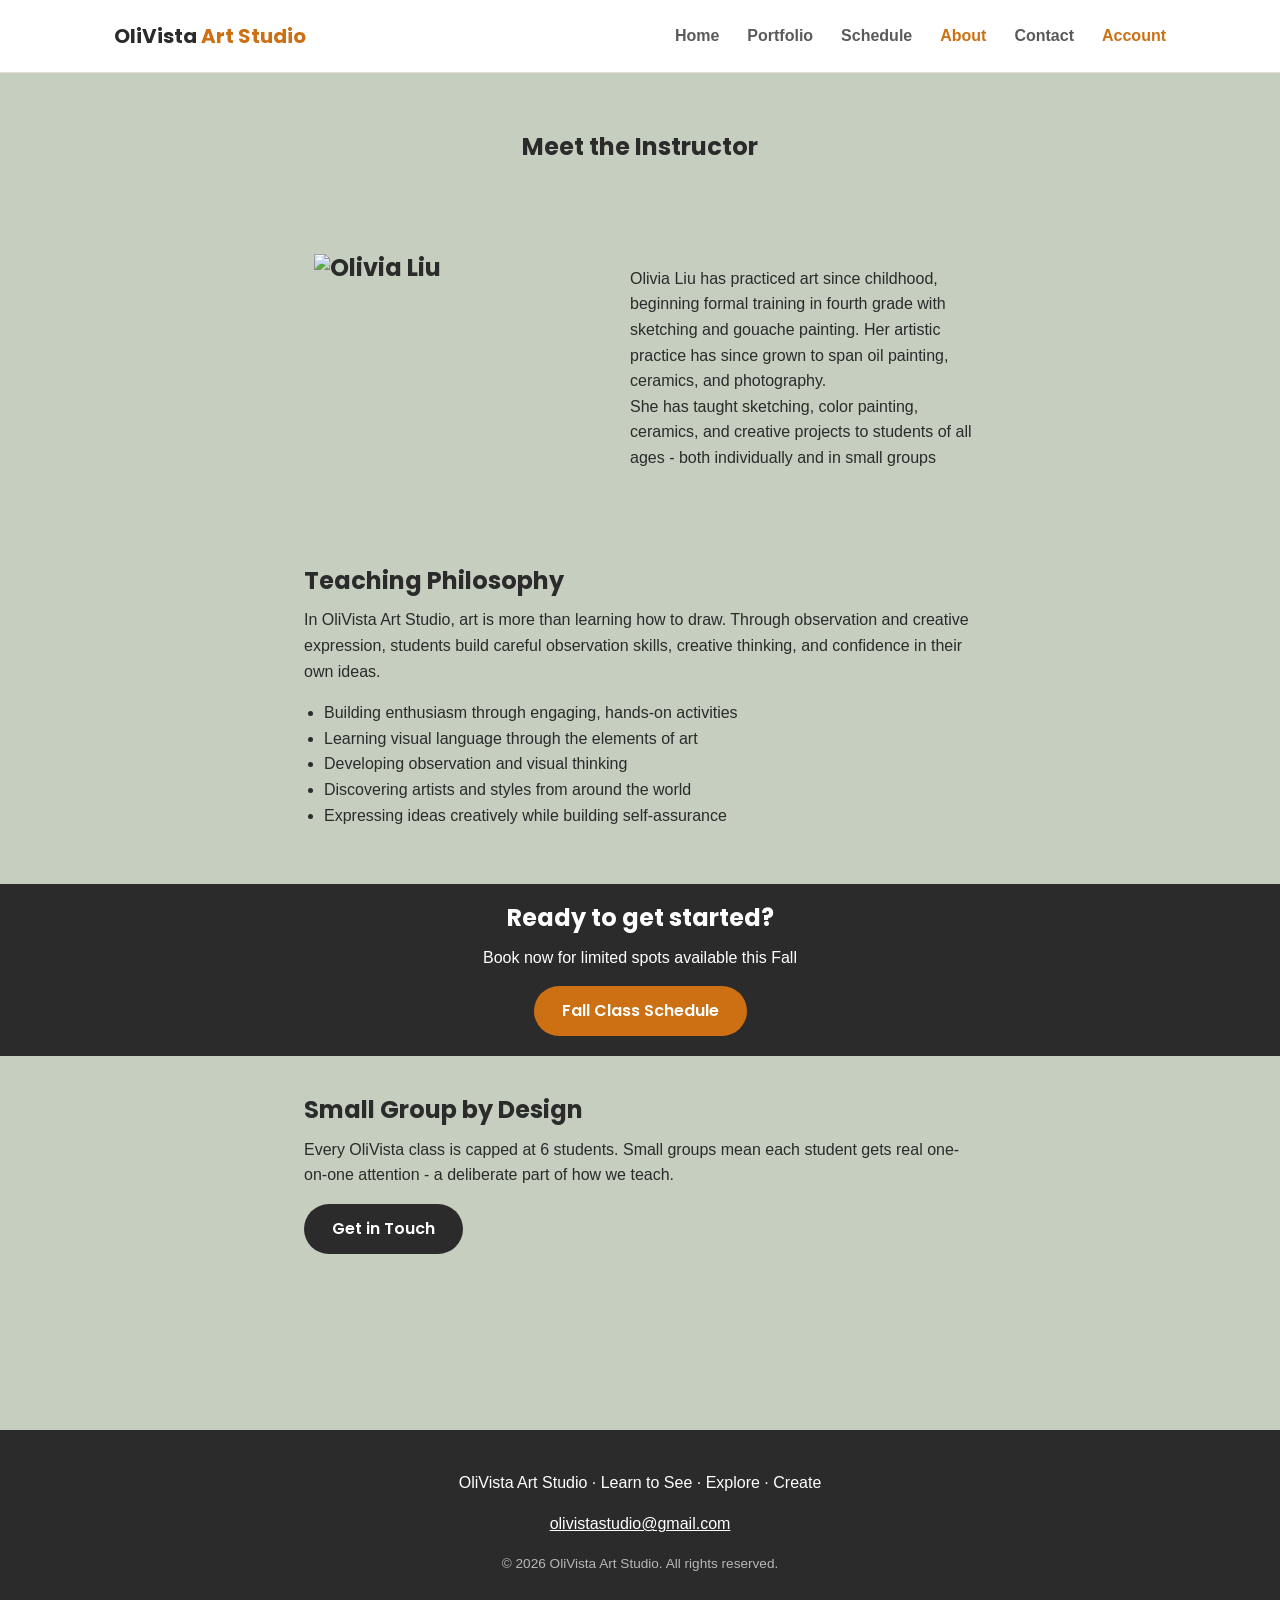
==== commit 2cc7a3cf: "Point the call-to-action banners at the Fall semester All four banners still advertised "Summer Clas" ====
--- a/about.html
+++ b/about.html
@@ -61,8 +61,8 @@
     <section class="cta-banner">
       <div class="container">
         <h2>Ready to get started?</h2>
-        <p>Book now for limited spots available in July</p>
-        <a class="btn" href="schedule.html">Summer Class Schedule</a>
+        <p>Book now for limited spots available this Fall</p>
+        <a class="btn" href="schedule.html?semester=Fall%202026">Fall Class Schedule</a>
       </div>
     </section>
 
@@ -85,7 +85,7 @@
         rights reserved.</p>
     </div>
   </footer>
-  <script src="js/nav.js"></script>
+  <script type="module" src="js/nav.js"></script>
 </body>
 
 </html>
--- a/css/style.css
+++ b/css/style.css
@@ -444,7 +444,8 @@
 
   .admin-nav {
     display: flex;
-    overflow-x: auto;
+    flex-wrap: wrap;
+    overflow-x: visible;
   }
 
   .admin-nav a {
@@ -1450,7 +1451,7 @@
   border: 2px solid;
 }
 
-/* Grid wrapper — horizontal scroll on small screens */
+/* Grid wrapper - horizontal scroll on small screens */
 .calendar-grid-wrapper {
   overflow-x: auto;
   border: 1px solid var(--color-border);
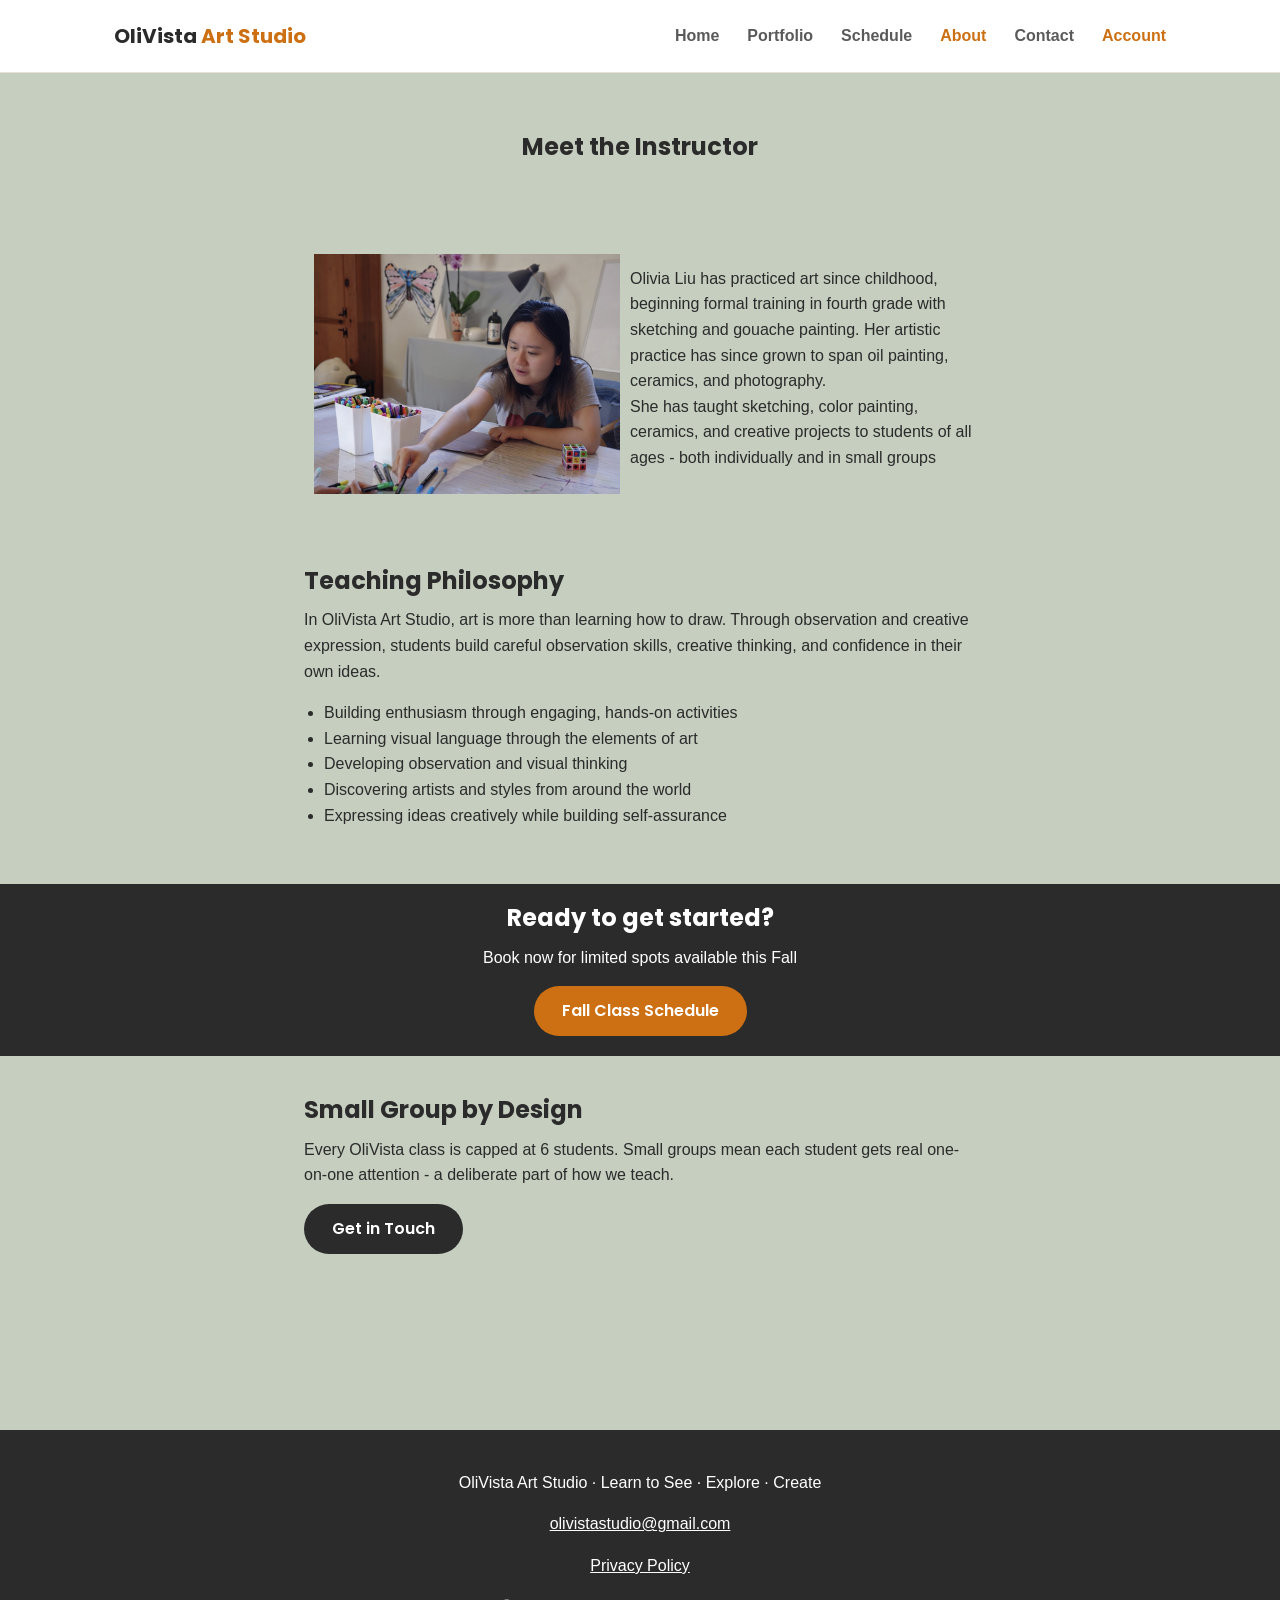
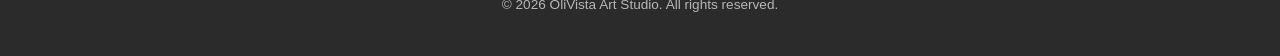
==== commit 8049d09b: "Add privacy policy page (Google OAuth consent screen) + footer links" ====
--- a/about.html
+++ b/about.html
@@ -81,6 +81,7 @@
       <p>OliVista Art Studio · Learn to See · Explore · Create</p>
       <p><a href="mailto:olivistastudio@gmail.com">olivistastudio@gmail.com</a></p>
 
+      <p><a href="privacy.html">Privacy Policy</a></p>
       <p class="footer-copyright">© 2026 OliVista Art Studio. All
         rights reserved.</p>
     </div>
--- a/css/style.css
+++ b/css/style.css
@@ -1837,6 +1837,46 @@
   text-align: center;
 }
 
+.auth-divider {
+  display: flex;
+  align-items: center;
+  gap: 0.75rem;
+  margin: 1.5rem 0 1rem;
+  color: var(--color-text-muted);
+  font-size: 0.75rem;
+  letter-spacing: 0.1em;
+  text-transform: uppercase;
+}
+
+.auth-divider::before,
+.auth-divider::after {
+  content: "";
+  flex: 1;
+  border-top: 1px solid var(--color-border);
+}
+
+.btn-google {
+  width: 100%;
+  display: inline-flex;
+  align-items: center;
+  justify-content: center;
+  gap: 0.6rem;
+  background: #ffffff;
+  color: #1f1f1f;
+  border: 1px solid var(--color-border);
+}
+
+.btn-google:hover {
+  background: #f7f5f0;
+  transform: translateY(-2px);
+  opacity: 1;
+}
+
+.btn-google:focus-visible {
+  outline: 3px solid var(--color-visual-discovery);
+  outline-offset: 2px;
+}
+
 .success-actions {
   display: flex;
   flex-direction: column;
@@ -1944,6 +1984,11 @@
 .status-cancelled {
   background: #f8d7da;
   color: #721c24;
+}
+
+.status-trial {
+  background: #e7def8;
+  color: #5b2e91;
 }
 
 .status-registered {
@@ -3052,3 +3097,74 @@
     height: 180px;
   }
 }
+
+/* Trial / drop-in booking modal */
+.trial-modal-overlay {
+  position: fixed;
+  inset: 0;
+  background: rgba(0, 0, 0, 0.45);
+  display: flex;
+  align-items: center;
+  justify-content: center;
+  padding: 16px;
+  z-index: 1000;
+}
+.trial-modal {
+  background: var(--color-surface);
+  border-radius: var(--radius);
+  max-width: 420px;
+  width: 100%;
+  padding: 24px;
+  position: relative;
+  box-shadow: 0 10px 40px rgba(0, 0, 0, 0.2);
+  max-height: 90vh;
+  overflow-y: auto;
+}
+.trial-modal-close {
+  position: absolute;
+  top: 8px;
+  right: 12px;
+  border: none;
+  background: transparent;
+  font-size: 24px;
+  line-height: 1;
+  cursor: pointer;
+  color: var(--color-text-muted);
+}
+.trial-modal h3 { margin-top: 0; }
+.trial-dates { display: flex; flex-direction: column; gap: 6px; margin: 12px 0; }
+.trial-date {
+  display: flex;
+  align-items: center;
+  gap: 8px;
+  padding: 8px 10px;
+  border: 1px solid var(--color-border);
+  border-radius: 8px;
+}
+.trial-date.is-full { opacity: 0.55; }
+.trial-form { display: flex; flex-direction: column; gap: 10px; }
+.trial-form label { display: flex; flex-direction: column; font-size: 14px; gap: 4px; }
+.trial-form input {
+  padding: 8px 10px;
+  border: 1px solid var(--color-border);
+  border-radius: 8px;
+  font: inherit;
+}
+.book-trial-btn { margin-top: 8px; }
+.calendar-class-cell .book-trial-btn,
+.calendar-day-classes .book-trial-btn { width: 100%; }
+
+/* Admin roster: row menu, avatar, sortable headers */
+.roster-menu { position: relative; display: inline-block; }
+.roster-menu summary { list-style: none; cursor: pointer; padding: 2px 10px; border: 1px solid var(--color-border); border-radius: var(--radius); user-select: none; display: inline-block; }
+.roster-menu summary::-webkit-details-marker { display: none; }
+.roster-menu-items { position: absolute; right: 0; z-index: 20; min-width: 150px; background: var(--color-surface); border: 1px solid var(--color-border); border-radius: var(--radius); padding: 6px; display: flex; flex-direction: column; }
+.roster-menu-items button { text-align: left; padding: 8px 10px; background: none; border: 0; cursor: pointer; font: inherit; color: var(--color-text); }
+.roster-menu-items button:hover { background: #f2f4f3; }
+.roster-avatar { display: inline-flex; align-items: center; justify-content: center; width: 28px; height: 28px; border-radius: 50%; background: #e3e7e6; color: var(--color-text); font-size: 11px; font-weight: 600; margin-right: 6px; vertical-align: middle; }
+.roster-sort { background: none; border: 0; padding: 0; font: inherit; font-weight: 600; cursor: pointer; color: inherit; text-transform: none; }
+
+/* Admin weekly calendar */
+.calendar-card { display: flex; flex-direction: column; gap: 2px; border: 1px solid var(--color-border); border-radius: var(--radius); padding: 8px; font: inherit; cursor: pointer; }
+.calendar-card:hover { filter: brightness(0.97); }
+.calendar-card-time, .calendar-card-meta { font-size: 12px; color: var(--color-text-muted); }
